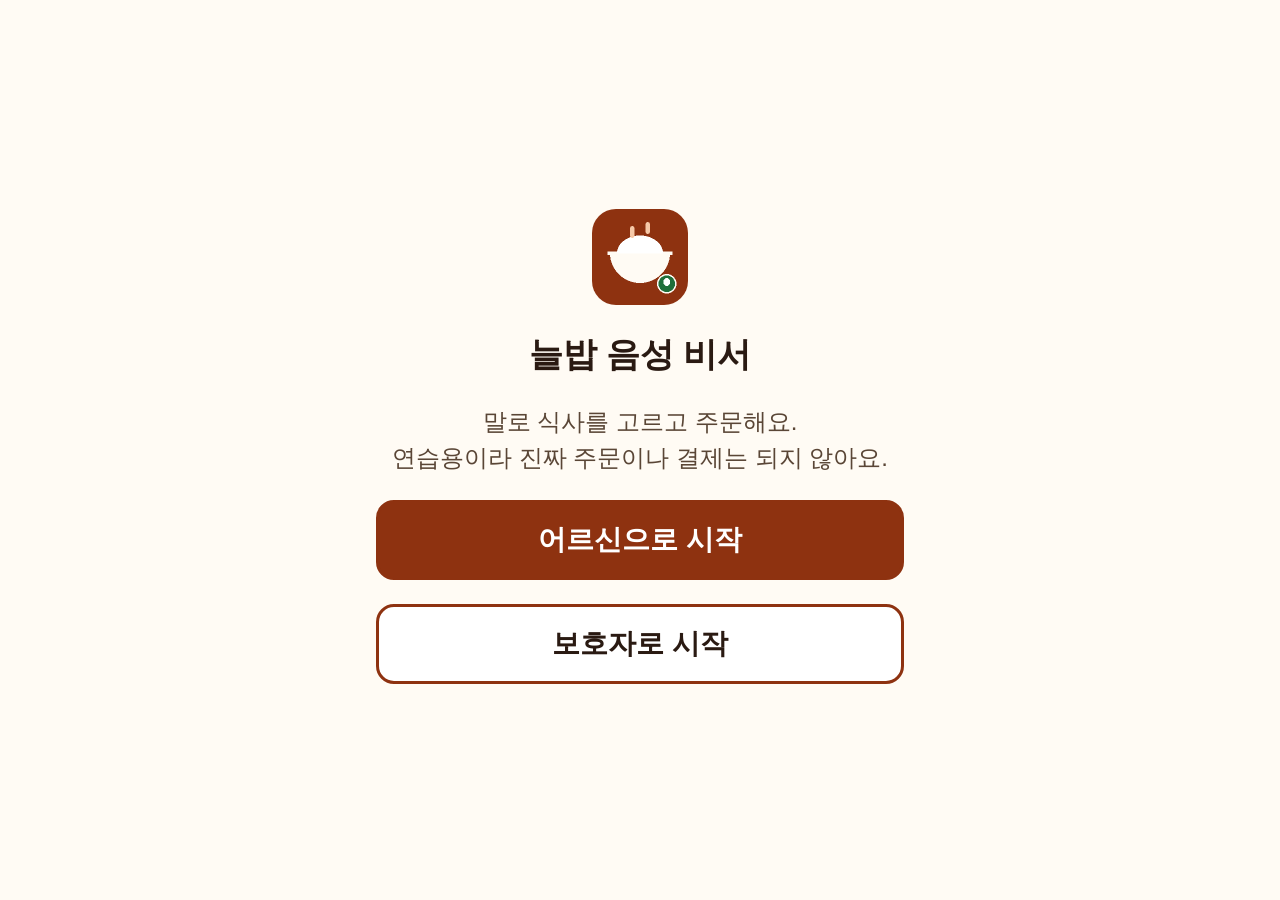
==== src/mobile_world/assistant/webapp/static/index.html @ 855942f3 "Add the 늘밥 voice web app for Android and iPhone browsers Pick 어르신 or 보호자, then talk: OpenAI speech r" ====
<!doctype html>
<html lang="ko">
<head>
  <meta charset="utf-8">
  <meta name="viewport" content="width=device-width, initial-scale=1, viewport-fit=cover">
  <meta name="theme-color" content="#8E3210">
  <meta name="apple-mobile-web-app-capable" content="yes">
  <meta name="mobile-web-app-capable" content="yes">
  <meta name="apple-mobile-web-app-title" content="늘밥 비서">
  <link rel="manifest" href="manifest.webmanifest">
  <link rel="icon" href="icon-192.png">
  <link rel="apple-touch-icon" href="apple-touch-icon.png">
  <link rel="stylesheet" href="style.css">
  <title>늘밥 비서</title>
</head>
<body>
  <!-- 1. 시작: 접속 코드 + 누가 쓰는지 -->
  <section id="screen-start" class="screen">
    <img src="icon-192.png" alt="" class="logo" width="96" height="96">
    <h1>늘밥 음성 비서</h1>
    <p class="lead">말로 식사를 고르고 주문해요.<br>연습용이라 진짜 주문이나 결제는 되지 않아요.</p>
    <label id="code-box" class="field" hidden>
      <span>접속 번호</span>
      <input id="code" inputmode="numeric" autocomplete="one-time-code" maxlength="12" placeholder="번호 6자리">
    </label>
    <p id="start-error" class="error" role="alert" hidden></p>
    <button class="btn big primary" data-role="parent">어르신으로 시작</button>
    <button class="btn big" data-role="guardian">보호자로 시작</button>
  </section>

  <!-- 2. 대화 -->
  <section id="screen-talk" class="screen" hidden>
    <header class="top">
      <button id="btn-home" class="btn small">처음으로</button>
      <span id="who" class="who"></span>
    </header>

    <div id="order-card" class="card" hidden>
      <div class="card-title">지금 주문</div>
      <div id="order-main" class="card-main"></div>
      <div id="order-sub" class="card-sub"></div>
    </div>

    <div id="said" class="said" aria-live="polite"></div>
    <ol id="log" class="log"></ol>

    <div id="yesno" class="yesno" hidden>
      <button class="btn big primary" data-answer="네">네</button>
      <button class="btn big" data-answer="아니요">아니요</button>
    </div>

    <div class="mic-area">
      <button id="mic" class="mic" aria-label="말하기">
        <svg viewBox="0 0 24 24" width="56" height="56" aria-hidden="true"><path fill="currentColor" d="M12 15a3.5 3.5 0 0 0 3.5-3.5v-6a3.5 3.5 0 1 0-7 0v6A3.5 3.5 0 0 0 12 15Zm6-3.5a1 1 0 1 0-2 0 4 4 0 0 1-8 0 1 1 0 1 0-2 0 6 6 0 0 0 5 5.91V20H8.5a1 1 0 1 0 0 2h7a1 1 0 1 0 0-2H13v-2.59a6 6 0 0 0 5-5.91Z"/></svg>
      </button>
      <div id="state" class="state">눌러서 말씀하세요</div>
    </div>

    <form id="text-form" class="text-form">
      <input id="text" placeholder="글로 쓰기" autocomplete="off">
      <button class="btn small">보내기</button>
    </form>
  </section>

  <script src="app.js"></script>
</body>
</html>
---- src/mobile_world/assistant/webapp/static/style.css ----
/* 고령자 UI: 글자 22px 이상, 터치 60px 이상, 간격 24px, 대비 7:1 목표, 단어 단위 줄바꿈 */
:root {
  --bg: #FFFBF4;
  --ink: #2A1A12;
  --muted: #5A4636;
  --brand: #8E3210;
  --brand-ink: #FFFFFF;
  --card: #FFFFFF;
  --line: #E6D8C8;
  --listen: #1F6F3A;
}
* { box-sizing: border-box; }
html, body { margin: 0; height: 100%; }
body {
  background: var(--bg);
  color: var(--ink);
  font: 24px/1.5 -apple-system, "Apple SD Gothic Neo", "Noto Sans KR", "Malgun Gothic", sans-serif;
  word-break: keep-all;
  -webkit-text-size-adjust: 100%;
}
.screen {
  min-height: 100%;
  max-width: 560px;
  margin: 0 auto;
  padding: max(16px, env(safe-area-inset-top)) 16px max(24px, env(safe-area-inset-bottom));
  display: flex;
  flex-direction: column;
  gap: 24px;
}
#screen-start { justify-content: center; text-align: center; }
.logo { margin: 0 auto; border-radius: 24px; }
h1 { font-size: 34px; margin: 0; }
.lead { color: var(--muted); margin: 0; }
.error { color: #A11; font-weight: 700; margin: 0; }
.field { display: flex; flex-direction: column; gap: 8px; text-align: left; font-weight: 700; }
.field input {
  font: inherit; font-size: 30px; letter-spacing: 6px; text-align: center;
  min-height: 64px; border: 3px solid var(--line); border-radius: 16px; padding: 8px;
}
.btn {
  font: inherit; font-weight: 700; color: var(--ink); background: var(--card);
  border: 3px solid var(--brand); border-radius: 18px; padding: 12px 20px; min-height: 64px;
  cursor: pointer;
}
.btn.big { min-height: 80px; font-size: 28px; width: 100%; }
.btn.primary { background: var(--brand); color: var(--brand-ink); }
.btn.small { min-height: 60px; font-size: 22px; }
.btn:active { transform: scale(0.98); }
.top { display: flex; align-items: center; justify-content: space-between; gap: 16px; }
.who { font-weight: 700; color: var(--muted); }
.card {
  background: var(--card); border: 3px solid var(--line); border-radius: 18px; padding: 16px 20px;
}
.card-title { color: var(--muted); font-size: 22px; }
.card-main { font-size: 28px; font-weight: 800; }
.card-sub { font-size: 22px; color: var(--muted); }
.said {
  font-size: 30px; font-weight: 800; line-height: 1.45; min-height: 3em;
  color: var(--ink);
}
.log { list-style: none; padding: 0; margin: 0; display: flex; flex-direction: column; gap: 12px; }
.log li { font-size: 22px; padding: 10px 16px; border-radius: 16px; max-width: 90%; }
.log li.me { align-self: flex-end; background: #F1E4D6; }
.log li.bot { align-self: flex-start; background: var(--card); border: 2px solid var(--line); }
.yesno { display: grid; grid-template-columns: 1fr 1fr; gap: 24px; }
.mic-area { margin-top: auto; display: flex; flex-direction: column; align-items: center; gap: 12px; }
.mic {
  width: 132px; height: 132px; border-radius: 50%; border: none; cursor: pointer;
  background: var(--brand); color: var(--brand-ink); box-shadow: 0 6px 18px rgba(142, 50, 16, .35);
}
.mic.listening { background: var(--listen); animation: pulse 1.2s infinite; }
.mic.busy { background: #7A6A5C; }
@keyframes pulse { 0%,100% { box-shadow: 0 0 0 0 rgba(31,111,58,.5); } 50% { box-shadow: 0 0 0 22px rgba(31,111,58,0); } }
.state { font-size: 26px; font-weight: 800; text-align: center; min-height: 1.5em; }
.text-form { display: flex; gap: 12px; }
.text-form input {
  flex: 1; min-width: 0; font: inherit; font-size: 22px; min-height: 60px;
  border: 3px solid var(--line); border-radius: 16px; padding: 8px 14px;
}
[hidden] { display: none !important; }
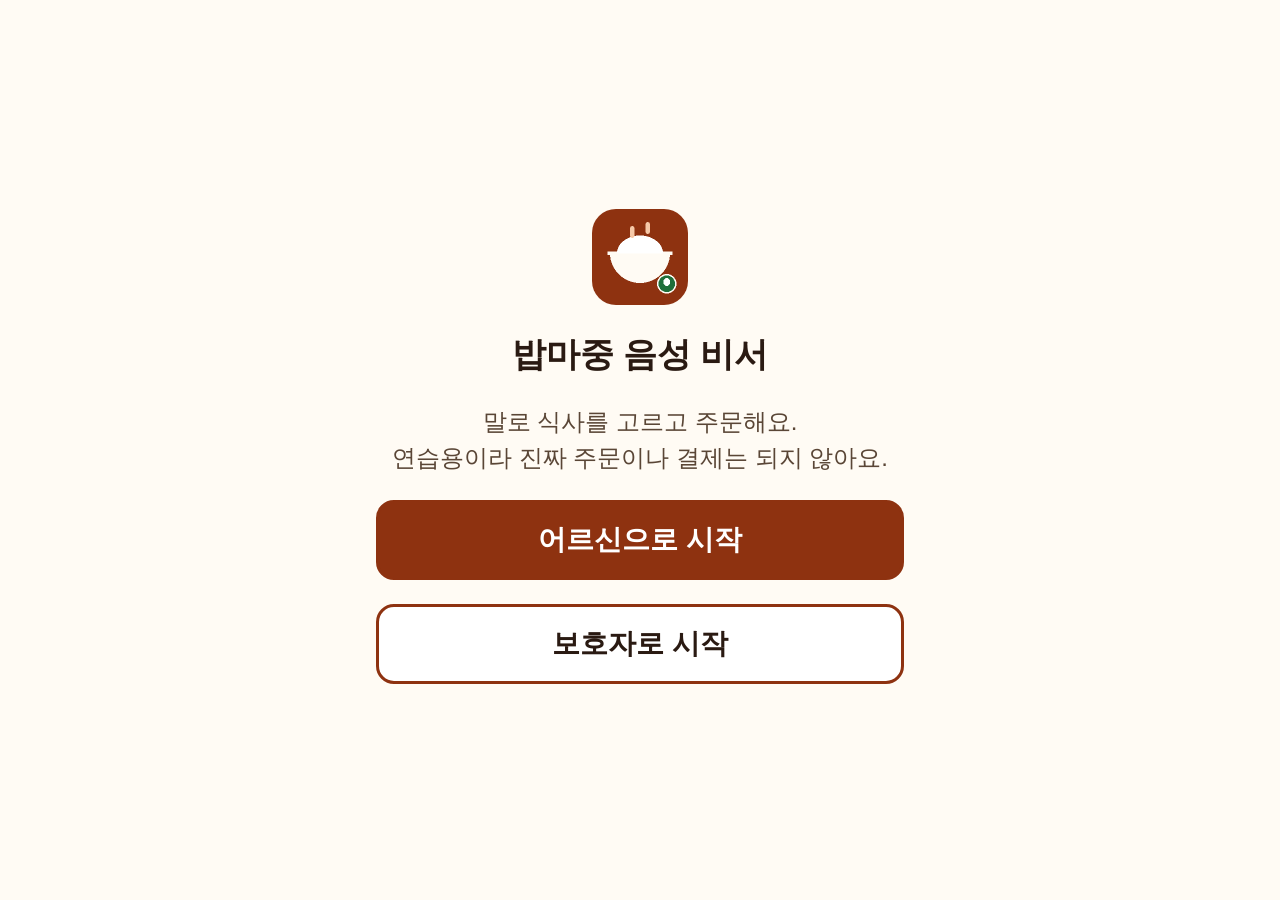
==== commit 1e8fe24a: "Rename the service to 밥마중 (formerly 늘밥) Co-Authored-By: Claude Opus 5.5 <noreply@anthropic.com>" ====
--- a/src/mobile_world/assistant/webapp/static/index.html
+++ b/src/mobile_world/assistant/webapp/static/index.html
@@ -6,18 +6,18 @@
   <meta name="theme-color" content="#8E3210">
   <meta name="apple-mobile-web-app-capable" content="yes">
   <meta name="mobile-web-app-capable" content="yes">
-  <meta name="apple-mobile-web-app-title" content="늘밥 비서">
+  <meta name="apple-mobile-web-app-title" content="밥마중 비서">
   <link rel="manifest" href="manifest.webmanifest">
   <link rel="icon" href="icon-192.png">
   <link rel="apple-touch-icon" href="apple-touch-icon.png">
   <link rel="stylesheet" href="style.css">
-  <title>늘밥 비서</title>
+  <title>밥마중 비서</title>
 </head>
 <body>
   <!-- 1. 시작: 접속 코드 + 누가 쓰는지 -->
   <section id="screen-start" class="screen">
     <img src="icon-192.png" alt="" class="logo" width="96" height="96">
-    <h1>늘밥 음성 비서</h1>
+    <h1>밥마중 음성 비서</h1>
     <p class="lead">말로 식사를 고르고 주문해요.<br>연습용이라 진짜 주문이나 결제는 되지 않아요.</p>
     <label id="code-box" class="field" hidden>
       <span>접속 번호</span>
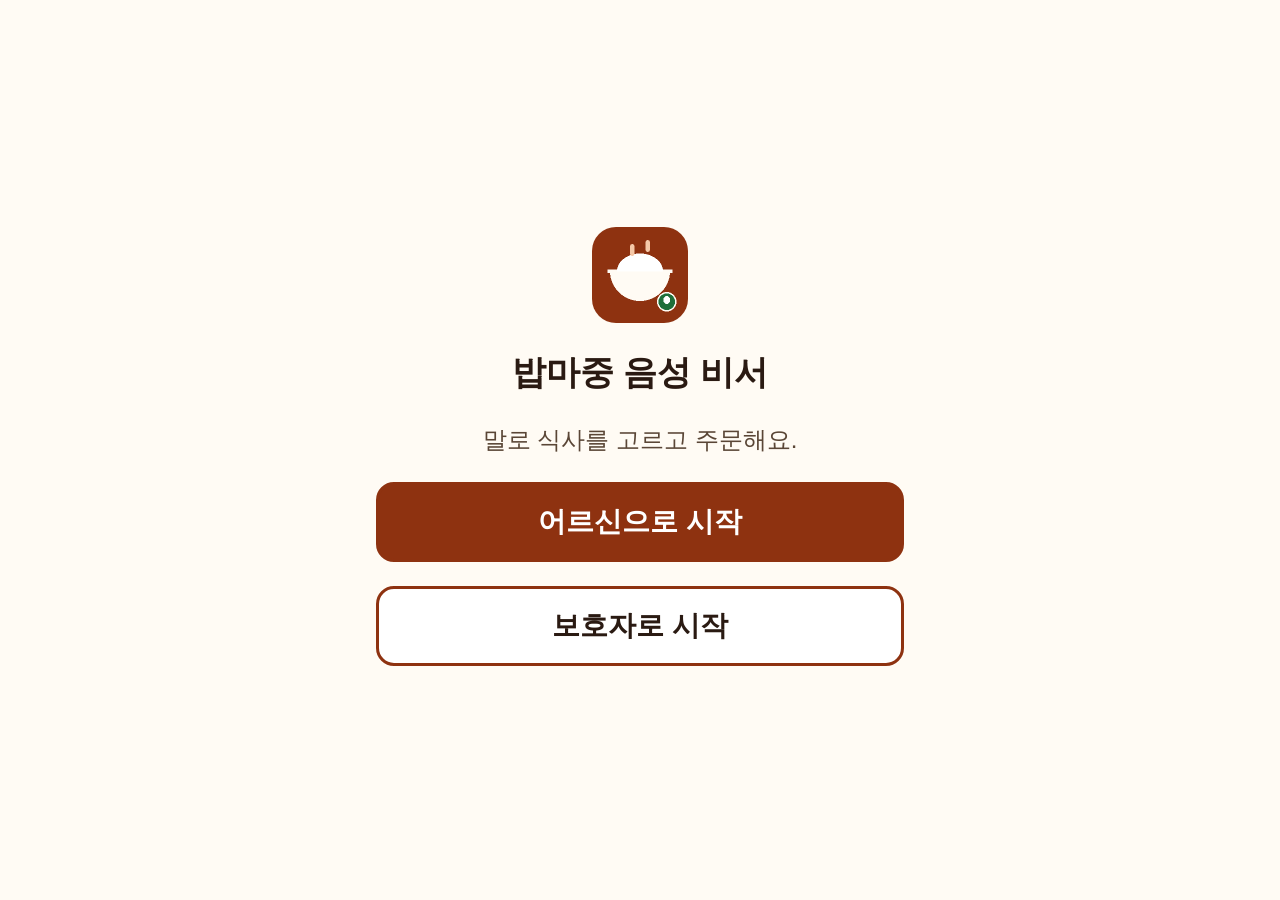
==== commit 1a82b3a4: "webapp: 밥마중 design B look — persimmon theme, app header, food photos, full-screen metas Co-Authored-" ====
--- a/src/mobile_world/assistant/webapp/static/index.html
+++ b/src/mobile_world/assistant/webapp/static/index.html
@@ -3,7 +3,7 @@
 <head>
   <meta charset="utf-8">
   <meta name="viewport" content="width=device-width, initial-scale=1, viewport-fit=cover">
-  <meta name="theme-color" content="#8E3210">
+  <meta name="theme-color" content="#C2410C">
   <meta name="apple-mobile-web-app-capable" content="yes">
   <meta name="mobile-web-app-capable" content="yes">
   <meta name="apple-mobile-web-app-title" content="밥마중 비서">
@@ -18,7 +18,7 @@
   <section id="screen-start" class="screen">
     <img src="icon-192.png" alt="" class="logo" width="96" height="96">
     <h1>밥마중 음성 비서</h1>
-    <p class="lead">말로 식사를 고르고 주문해요.<br>연습용이라 진짜 주문이나 결제는 되지 않아요.</p>
+    <p class="lead">말로 식사를 고르고 주문해요.</p>
     <label id="code-box" class="field" hidden>
       <span>접속 번호</span>
       <input id="code" inputmode="numeric" autocomplete="one-time-code" maxlength="12" placeholder="번호 6자리">
